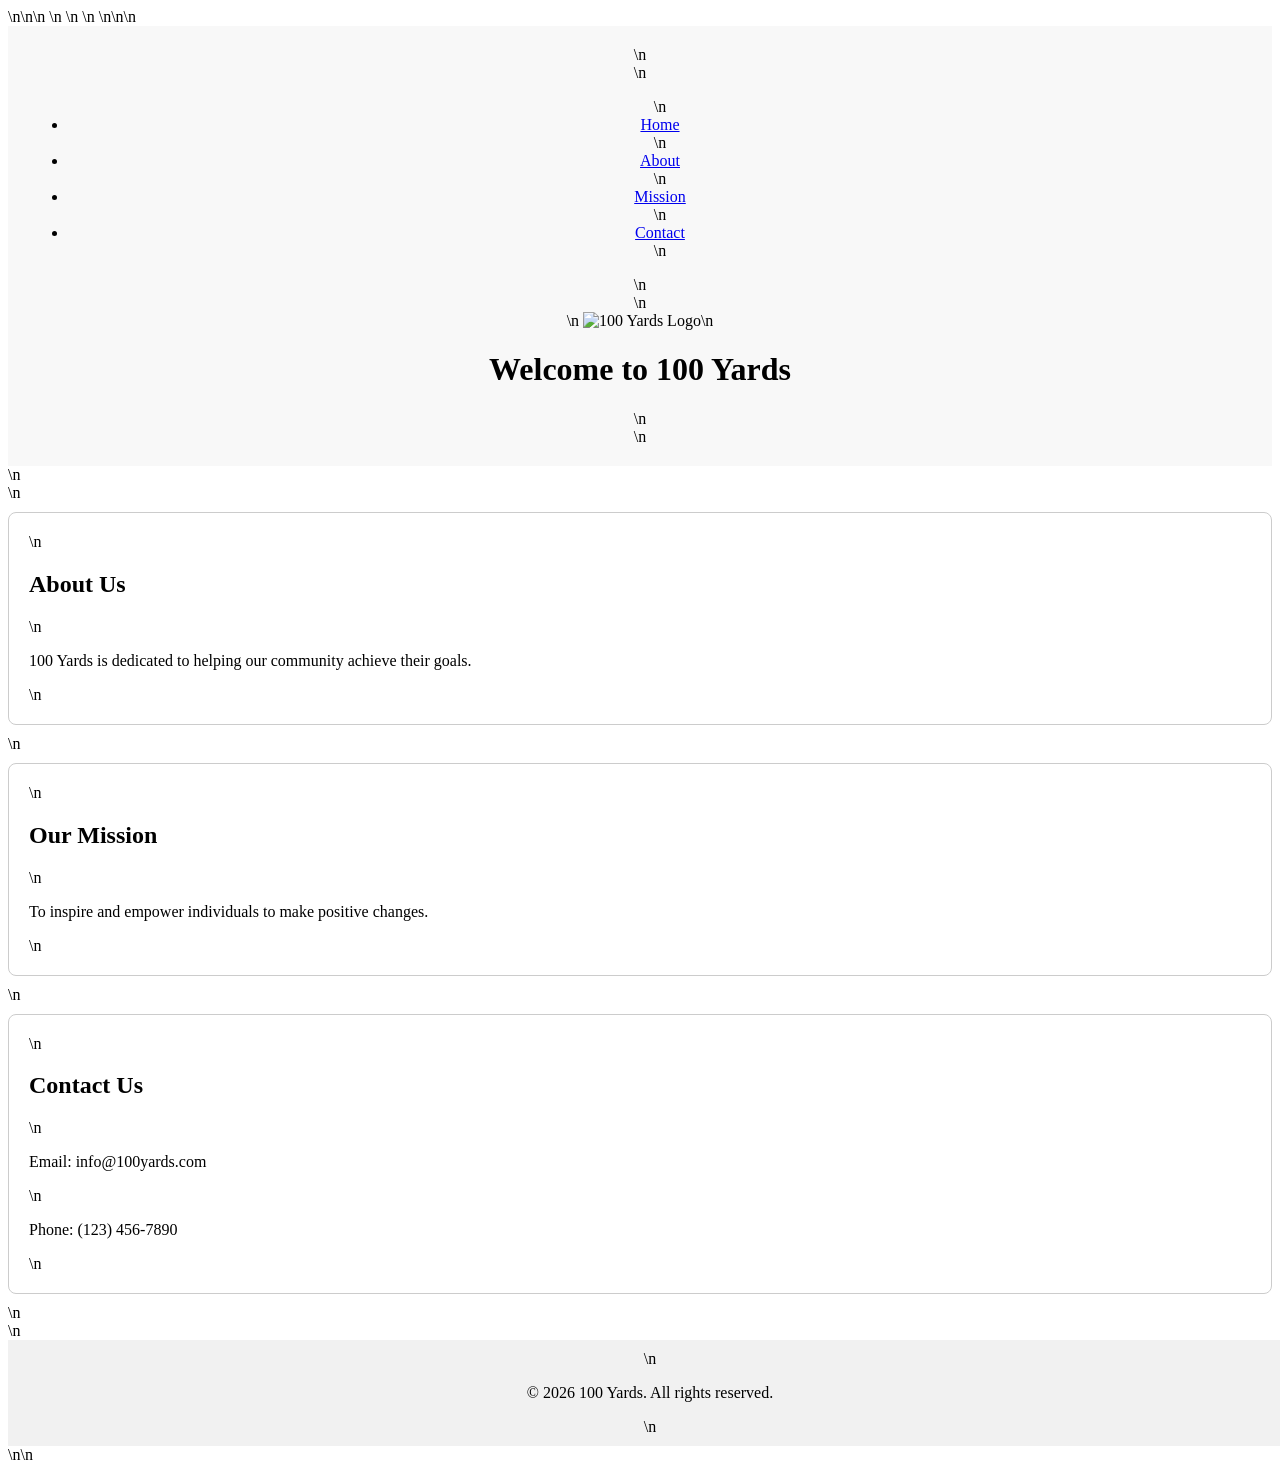
==== INDEX.HTML @ 38a0f762 "Create INDEX.HTML" ====
<!DOCTYPE html>\n<html lang="en">\n<head>\n    <meta charset="UTF-8">\n    <meta name="viewport" content="width=device-width, initial-scale=1.0">\n    <title>100 Yards - Home</title>\n    <link rel="stylesheet" href="styles.css">\n</head>\n<body>\n    <header>\n        <nav>\n            <ul>\n                <li><a href="#hero">Home</a></li>\n                <li><a href="#about">About</a></li>\n                <li><a href="#mission">Mission</a></li>\n                <li><a href="#contact">Contact</a></li>\n            </ul>\n        </nav>\n        <div id="hero">\n            <img src="logo.png" alt="100 Yards Logo">\n            <h1>Welcome to 100 Yards</h1>\n        </div>\n    </header>\n    <main>\n        <section id="about">\n            <h2>About Us</h2>\n            <p>100 Yards is dedicated to helping our community achieve their goals.</p>\n        </section>\n        <section id="mission">\n            <h2>Our Mission</h2>\n            <p>To inspire and empower individuals to make positive changes.</p>\n        </section>\n        <section id="contact">\n            <h2>Contact Us</h2>\n            <p>Email: info@100yards.com</p>\n            <p>Phone: (123) 456-7890</p>\n        </section>\n    </main>\n    <footer>\n        <p>&copy; 2026 100 Yards. All rights reserved.</p>\n    </footer>\n</body>\n</html>
---- styles.css ----
.container {
    width: 100%;
    margin: 0 auto;
}

header {
    background-color: #f8f8f8;
    padding: 20px;
    text-align: center;
}

section {
    padding: 20px;
    margin: 10px 0;
    border: 1px solid #ccc;
    border-radius: 8px;
}

footer {
    background-color: #f1f1f1;
    text-align: center;
    padding: 10px;
    position: relative;
    bottom: 0;
    width: 100%;
}
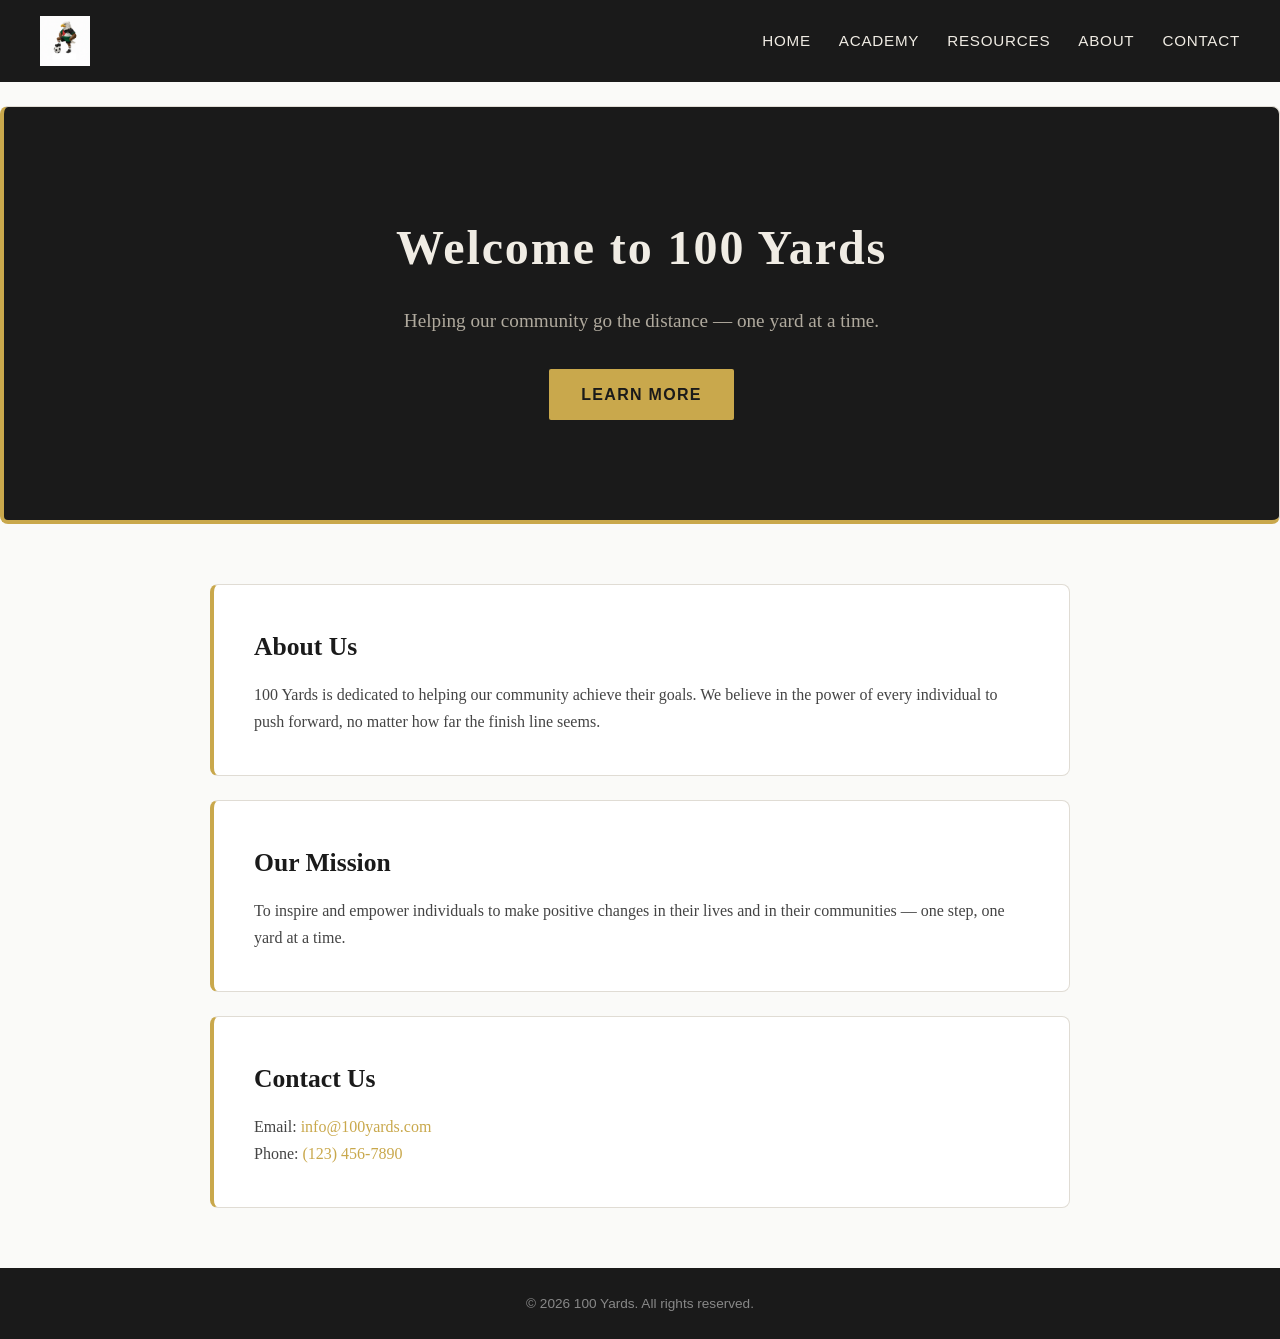
==== commit f37497c4: "Add files via upload" ====
--- a/INDEX.HTML
+++ b/INDEX.HTML
@@ -1 +1,51 @@
-<!DOCTYPE html>\n<html lang="en">\n<head>\n    <meta charset="UTF-8">\n    <meta name="viewport" content="width=device-width, initial-scale=1.0">\n    <title>100 Yards - Home</title>\n    <link rel="stylesheet" href="styles.css">\n</head>\n<body>\n    <header>\n        <nav>\n            <ul>\n                <li><a href="#hero">Home</a></li>\n                <li><a href="#about">About</a></li>\n                <li><a href="#mission">Mission</a></li>\n                <li><a href="#contact">Contact</a></li>\n            </ul>\n        </nav>\n        <div id="hero">\n            <img src="logo.png" alt="100 Yards Logo">\n            <h1>Welcome to 100 Yards</h1>\n        </div>\n    </header>\n    <main>\n        <section id="about">\n            <h2>About Us</h2>\n            <p>100 Yards is dedicated to helping our community achieve their goals.</p>\n        </section>\n        <section id="mission">\n            <h2>Our Mission</h2>\n            <p>To inspire and empower individuals to make positive changes.</p>\n        </section>\n        <section id="contact">\n            <h2>Contact Us</h2>\n            <p>Email: info@100yards.com</p>\n            <p>Phone: (123) 456-7890</p>\n        </section>\n    </main>\n    <footer>\n        <p>&copy; 2026 100 Yards. All rights reserved.</p>\n    </footer>\n</body>\n</html>
+<!DOCTYPE html>
+<html lang="en">
+<head>
+    <meta charset="UTF-8">
+    <meta name="viewport" content="width=device-width, initial-scale=1.0">
+    <title>100 Yards - Home</title>
+    <link rel="stylesheet" href="styles.css">
+</head>
+<body>
+    <header>
+        <img src="100 yards logo.png" alt="100 Yards Logo" class="logo">
+        <nav>
+            <ul>
+                <li><a href="INDEX.HTML">Home</a></li>
+                <li><a href="academy.html">Academy</a></li>
+                <li><a href="resources.html">Resources</a></li>
+                <li><a href="#about">About</a></li>
+                <li><a href="#contact">Contact</a></li>
+            </ul>
+        </nav>
+    </header>
+
+    <section id="hero">
+        <h1>Welcome to 100 Yards</h1>
+        <p>Helping our community go the distance — one yard at a time.</p>
+        <a href="#about" class="btn">Learn More</a>
+    </section>
+
+    <main>
+        <section id="about">
+            <h2>About Us</h2>
+            <p>100 Yards is dedicated to helping our community achieve their goals. We believe in the power of every individual to push forward, no matter how far the finish line seems.</p>
+        </section>
+
+        <section id="mission">
+            <h2>Our Mission</h2>
+            <p>To inspire and empower individuals to make positive changes in their lives and in their communities — one step, one yard at a time.</p>
+        </section>
+
+        <section id="contact">
+            <h2>Contact Us</h2>
+            <p>Email: <a href="mailto:info@100yards.com">info@100yards.com</a></p>
+            <p>Phone: <a href="tel:1234567890">(123) 456-7890</a></p>
+        </section>
+    </main>
+
+    <footer>
+        <p>&copy; 2026 100 Yards. All rights reserved.</p>
+    </footer>
+</body>
+</html>
--- a/styles.css
+++ b/styles.css
@@ -1,26 +1,158 @@
+/* ===== RESET & BASE ===== */
+* {
+    box-sizing: border-box;
+    margin: 0;
+    padding: 0;
+}
+
+body {
+    font-family: Georgia, 'Times New Roman', serif;
+    background-color: #fafaf8;
+    color: #1a1a1a;
+    line-height: 1.7;
+}
+
+/* ===== CONTAINER ===== */
 .container {
-    width: 100%;
+    width: 90%;
+    max-width: 1100px;
     margin: 0 auto;
 }
 
+/* ===== HEADER & NAV ===== */
 header {
-    background-color: #f8f8f8;
-    padding: 20px;
+    background-color: #1a1a1a;
+    padding: 16px 40px;
+    display: flex;
+    align-items: center;
+    justify-content: space-between;
+    position: sticky;
+    top: 0;
+    z-index: 100;
+}
+
+header .logo {
+    height: 50px;
+    width: auto;
+}
+
+nav ul {
+    list-style: none;
+    display: flex;
+    gap: 28px;
+}
+
+nav ul li a {
+    text-decoration: none;
+    color: #f0ece4;
+    font-family: 'Trebuchet MS', sans-serif;
+    font-size: 0.95rem;
+    letter-spacing: 0.05em;
+    text-transform: uppercase;
+    transition: color 0.2s ease;
+}
+
+nav ul li a:hover {
+    color: #c9a84c;
+}
+
+/* ===== HERO ===== */
+#hero {
+    background-color: #1a1a1a;
+    color: #f0ece4;
     text-align: center;
+    padding: 100px 20px;
+    border-bottom: 4px solid #c9a84c;
+}
+
+#hero h1 {
+    font-size: 3rem;
+    letter-spacing: 0.04em;
+    margin-bottom: 16px;
+    color: #f0ece4;
+}
+
+#hero p {
+    font-size: 1.2rem;
+    color: #b0aa9e;
+    margin-bottom: 32px;
+}
+
+.btn {
+    display: inline-block;
+    background-color: #c9a84c;
+    color: #1a1a1a;
+    padding: 12px 32px;
+    text-decoration: none;
+    font-family: 'Trebuchet MS', sans-serif;
+    font-weight: bold;
+    letter-spacing: 0.08em;
+    text-transform: uppercase;
+    border-radius: 2px;
+    transition: background-color 0.2s ease;
+}
+
+.btn:hover {
+    background-color: #b5922f;
+}
+
+/* ===== SECTIONS ===== */
+main {
+    max-width: 900px;
+    margin: 60px auto;
+    padding: 0 20px;
 }
 
 section {
-    padding: 20px;
-    margin: 10px 0;
-    border: 1px solid #ccc;
+    padding: 40px;
+    margin: 24px 0;
+    background: #ffffff;
+    border: 1px solid #e0dcd4;
     border-radius: 8px;
+    border-left: 4px solid #c9a84c;
 }
 
+section h2 {
+    font-size: 1.6rem;
+    margin-bottom: 12px;
+    color: #1a1a1a;
+}
+
+section p {
+    color: #444;
+    font-size: 1rem;
+}
+
+section a {
+    color: #c9a84c;
+    text-decoration: none;
+}
+
+section a:hover {
+    text-decoration: underline;
+}
+
+/* ===== PAGE TITLE (for inner pages) ===== */
+.page-title {
+    background-color: #1a1a1a;
+    color: #f0ece4;
+    text-align: center;
+    padding: 60px 20px;
+    border-bottom: 4px solid #c9a84c;
+}
+
+.page-title h1 {
+    font-size: 2.5rem;
+    letter-spacing: 0.04em;
+}
+
+/* ===== FOOTER ===== */
 footer {
-    background-color: #f1f1f1;
+    background-color: #1a1a1a;
+    color: #888;
     text-align: center;
-    padding: 10px;
-    position: relative;
-    bottom: 0;
-    width: 100%;
-}+    padding: 24px;
+    font-family: 'Trebuchet MS', sans-serif;
+    font-size: 0.85rem;
+    margin-top: 60px;
+}
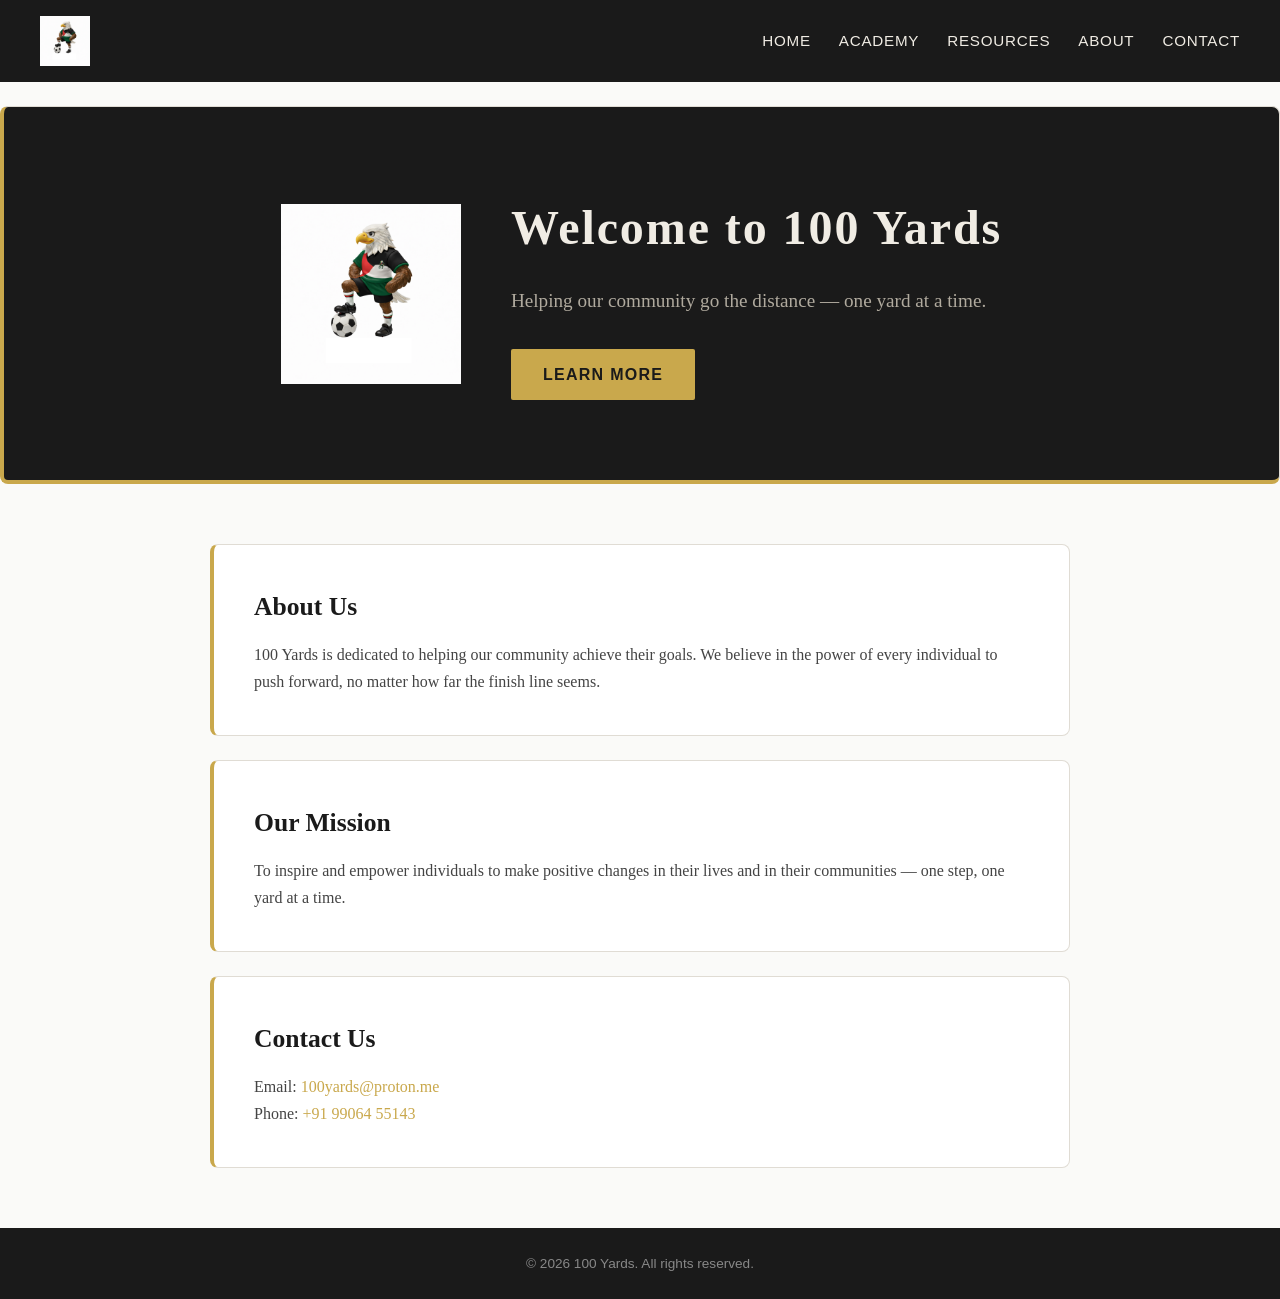
==== commit 459f7b59: "Add files via upload" ====
--- a/INDEX.HTML
+++ b/INDEX.HTML
@@ -21,9 +21,14 @@
     </header>
 
     <section id="hero">
-        <h1>Welcome to 100 Yards</h1>
-        <p>Helping our community go the distance — one yard at a time.</p>
-        <a href="#about" class="btn">Learn More</a>
+        <div class="hero-inner">
+            <img src="100 yards logo.png" alt="100 Yards Logo" class="hero-logo">
+            <div class="hero-text">
+                <h1>Welcome to 100 Yards</h1>
+                <p>Helping our community go the distance — one yard at a time.</p>
+                <a href="#about" class="btn">Learn More</a>
+            </div>
+        </div>
     </section>
 
     <main>
@@ -39,8 +44,8 @@
 
         <section id="contact">
             <h2>Contact Us</h2>
-            <p>Email: <a href="mailto:info@100yards.com">info@100yards.com</a></p>
-            <p>Phone: <a href="tel:1234567890">(123) 456-7890</a></p>
+            <p>Email: <a href="mailto:100yards@proton.me">100yards@proton.me</a></p>
+            <p>Phone: <a href="tel:+919906455143">+91 99064 55143</a></p>
         </section>
     </main>
 
--- a/styles.css
+++ b/styles.css
@@ -60,19 +60,37 @@
 #hero {
     background-color: #1a1a1a;
     color: #f0ece4;
-    text-align: center;
-    padding: 100px 20px;
+    padding: 80px 40px;
     border-bottom: 4px solid #c9a84c;
 }
 
-#hero h1 {
+.hero-inner {
+    display: flex;
+    align-items: center;
+    justify-content: center;
+    gap: 50px;
+    max-width: 1000px;
+    margin: 0 auto;
+}
+
+.hero-logo {
+    height: 180px;
+    width: auto;
+    flex-shrink: 0;
+}
+
+.hero-text {
+    text-align: left;
+}
+
+.hero-text h1 {
     font-size: 3rem;
     letter-spacing: 0.04em;
     margin-bottom: 16px;
     color: #f0ece4;
 }
 
-#hero p {
+.hero-text p {
     font-size: 1.2rem;
     color: #b0aa9e;
     margin-bottom: 32px;
@@ -156,3 +174,35 @@
     font-size: 0.85rem;
     margin-top: 60px;
 }
+
+/* ===== RESPONSIVE ===== */
+@media (max-width: 650px) {
+    .hero-inner {
+        flex-direction: column;
+        text-align: center;
+    }
+
+    .hero-text {
+        text-align: center;
+    }
+
+    .hero-logo {
+        height: 120px;
+    }
+
+    .hero-text h1 {
+        font-size: 2rem;
+    }
+
+    header {
+        flex-direction: column;
+        gap: 12px;
+        padding: 16px 20px;
+    }
+
+    nav ul {
+        flex-wrap: wrap;
+        justify-content: center;
+        gap: 14px;
+    }
+}
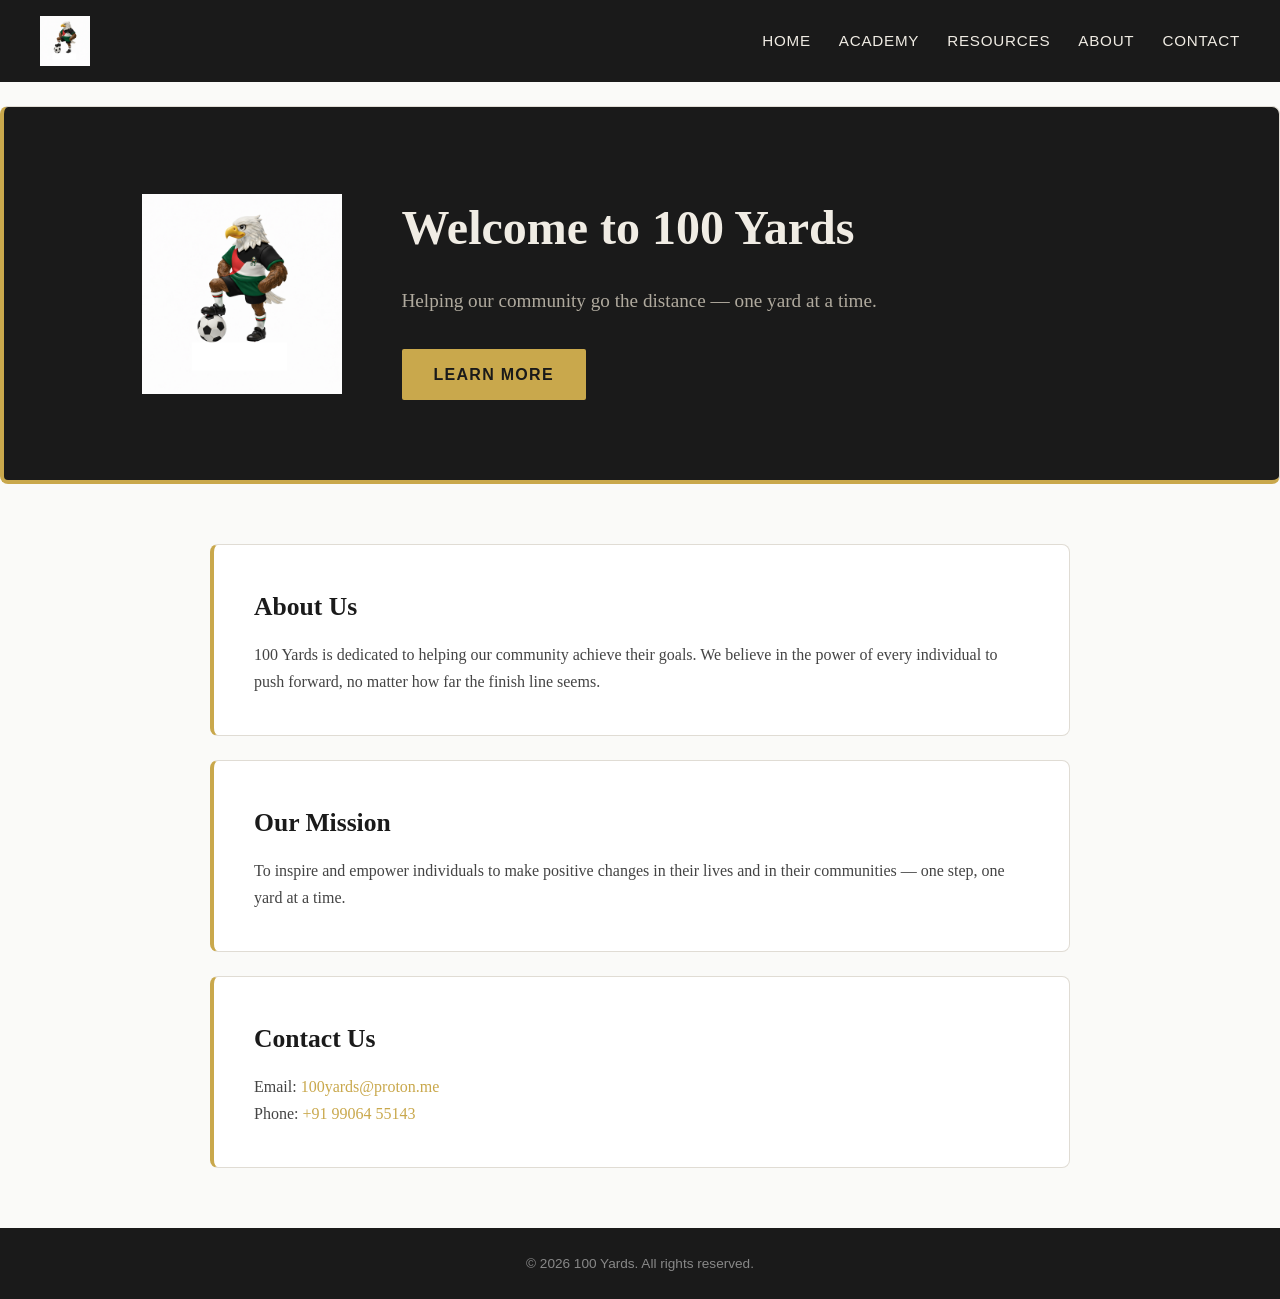
==== commit 47eb8e14: "Add files via upload" ====
--- a/INDEX.HTML
+++ b/INDEX.HTML
@@ -20,12 +20,12 @@
         </nav>
     </header>
 
-    <section id="hero">
-        <div class="hero-inner">
-            <img src="100 yards logo.png" alt="100 Yards Logo" class="hero-logo">
-            <div class="hero-text">
-                <h1>Welcome to 100 Yards</h1>
-                <p>Helping our community go the distance — one yard at a time.</p>
+    <section id="hero" style="background-color:#1a1a1a; border-bottom:4px solid #c9a84c; padding:80px 60px;">
+        <div style="display:flex; flex-direction:row; align-items:center; justify-content:flex-start; gap:60px; max-width:1000px; margin:0 auto;">
+            <img src="100 yards logo.png" alt="100 Yards Logo" style="height:200px; width:auto; flex-shrink:0;">
+            <div>
+                <h1 style="font-size:3rem; color:#f0ece4; margin-bottom:16px;">Welcome to 100 Yards</h1>
+                <p style="font-size:1.2rem; color:#b0aa9e; margin-bottom:32px;">Helping our community go the distance — one yard at a time.</p>
                 <a href="#about" class="btn">Learn More</a>
             </div>
         </div>
--- a/styles.css
+++ b/styles.css
@@ -60,21 +60,21 @@
 #hero {
     background-color: #1a1a1a;
     color: #f0ece4;
-    padding: 80px 40px;
+    padding: 80px 60px;
     border-bottom: 4px solid #c9a84c;
 }
 
 .hero-inner {
     display: flex;
     align-items: center;
-    justify-content: center;
-    gap: 50px;
+    justify-content: flex-start;
+    gap: 60px;
     max-width: 1000px;
     margin: 0 auto;
 }
 
 .hero-logo {
-    height: 180px;
+    height: 200px;
     width: auto;
     flex-shrink: 0;
 }
@@ -179,6 +179,7 @@
 @media (max-width: 650px) {
     .hero-inner {
         flex-direction: column;
+        align-items: center;
         text-align: center;
     }
 
